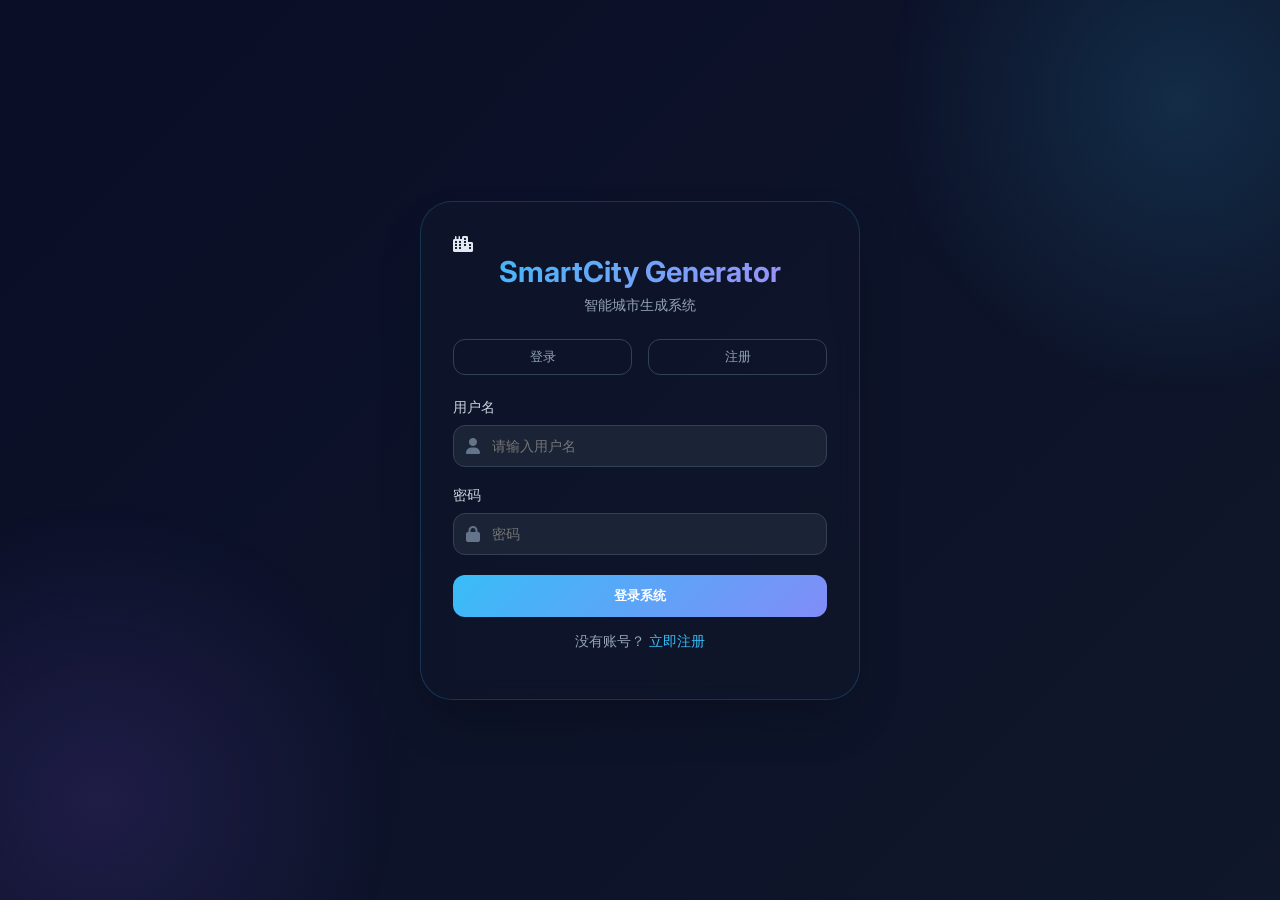
==== front_end/admin.html @ 253f8dc9 "增加个人修改界面，丰富行业师和建模师角色UI" ====
<!DOCTYPE html>
<html lang="zh-CN">
<head>
    <meta charset="UTF-8">
    <meta name="viewport" content="width=device-width, initial-scale=1.0, user-scalable=no">
    <title>智能城市生成系统 | 系统管理员</title>
    <link href="https://fonts.googleapis.com/css2?family=Inter:opsz,wght@14..32,300;14..32,400;14..32,500;14..32,600;14..32,700&display=swap" rel="stylesheet">
    <link rel="stylesheet" href="https://cdnjs.cloudflare.com/ajax/libs/font-awesome/6.0.0-beta3/css/all.min.css">
    <link rel="stylesheet" href="css/style.css">
    <style>
        .setting-btn {
            background: rgba(56, 189, 248, 0.2);
            border: none;
            padding: 0.5rem 1rem;
            border-radius: 0.75rem;
            color: #38bdf8;
            cursor: pointer;
            font-size: 0.8rem;
            transition: all 0.2s;
            display: flex;
            align-items: center;
            gap: 0.5rem;
        }
        .setting-btn:hover {
            background: rgba(56, 189, 248, 0.4);
            transform: translateY(-1px);
        }
        .user-info {
            display: flex;
            align-items: center;
            gap: 15px;
            width: 100%;
            justify-content: flex-end;
        }
        .modal {
            position: fixed;
            top: 0;
            left: 0;
            width: 100%;
            height: 100%;
            background: rgba(0,0,0,0.7);
            display: flex;
            justify-content: center;
            align-items: center;
            z-index: 10000;
        }
        .modal-content {
            background: #1e293b;
            border-radius: 1rem;
            padding: 1.5rem;
            width: 400px;
            max-width: 90%;
        }
        .modal-content h3 {
            margin-bottom: 1rem;
        }
        .modal-buttons {
            display: flex;
            gap: 1rem;
            margin-top: 1rem;
        }
    </style>
</head>
<body>
<div class="bg-glow"></div>
<div class="bg-glow bg-glow-left"></div>

<div class="app-container">
    <div class="dashboard">
        <div class="top-navbar">
            <div class="nav-brand">SmartCity Admin</div>
            <div class="user-info">
                <button class="setting-btn" id="profileBtn"><i class="fas fa-user-circle"></i> 个人设置</button>
                <button class="logout-btn" id="logoutBtn"><i class="fas fa-sign-out-alt"></i> 退出</button>
            </div>
        </div>
        <div id="roleSpecificPanel"></div>
    </div>
</div>

<script src="js/role/baseRole.js"></script>
<script src="js/role/systemAdmin.js"></script>
<script src="js/auth.js"></script>
<script src="js/common.js"></script>
<script>
    const authManager = new AuthManager();
    
    // 检查登录状态
    function checkAuth() {
        if (!authManager.isLoggedIn()) {
            window.location.href = 'index.html';
            return false;
        }
        
        const currentUser = authManager.getCurrentUser();
        if (currentUser.role !== 'system_admin') {
            alert('权限不足，请使用管理员账号登录');
            window.location.href = 'index.html';
            return false;
        }
        
        return true;
    }
    
    if (checkAuth()) {
        const currentUser = authManager.getCurrentUser();
        //document.getElementById('currentUsernameSpan').textContent = currentUser.username;
        
        const adminUI = new SystemAdminUI('roleSpecificPanel', currentUser.username);
        adminUI.render();
    }
    
    // 个人设置按钮
    document.getElementById('profileBtn').addEventListener('click', () => {
        window.location.href = 'profile.html';
    });
    
    // 退出登录
    document.getElementById('logoutBtn').addEventListener('click', () => {
        authManager.logout();
        window.location.href = 'index.html';
    });
</script>
</body>
</html>
---- front_end/css/style.css ----
* {
    margin: 0;
    padding: 0;
    box-sizing: border-box;
}

body {
    font-family: 'Inter', sans-serif;
    background: linear-gradient(135deg, #0a0e27 0%, #0f172a 100%);
    min-height: 100vh;
    color: #e2e8f0;
    overflow-x: hidden;
}

.bg-glow {
    position: fixed;
    width: 600px;
    height: 600px;
    background: radial-gradient(circle, rgba(56, 189, 248, 0.15) 0%, rgba(56, 189, 248, 0) 70%);
    border-radius: 50%;
    top: -200px;
    right: -200px;
    pointer-events: none;
    z-index: 0;
}

.bg-glow-left {
    top: auto;
    bottom: -200px;
    left: -200px;
    background: radial-gradient(circle, rgba(139, 92, 246, 0.15) 0%, rgba(139, 92, 246, 0) 70%);
}

.app-container {
    position: relative;
    z-index: 1;
    min-height: 100vh;
}

.auth-wrapper {
    display: flex;
    justify-content: center;
    align-items: center;
    min-height: 100vh;
    padding: 1.5rem;
}

.glass-card {
    background: rgba(15, 23, 42, 0.6);
    backdrop-filter: blur(12px);
    border: 1px solid rgba(56, 189, 248, 0.2);
    border-radius: 2rem;
    padding: 2rem;
    box-shadow: 0 25px 50px -12px rgba(0, 0, 0, 0.25);
}

.auth-card {
    width: 100%;
    max-width: 440px;
}

.logo {
    font-size: 1.8rem;
    font-weight: 700;
    text-align: center;
    background: linear-gradient(135deg, #38bdf8, #a78bfa);
    -webkit-background-clip: text;
    background-clip: text;
    color: transparent;
    margin-bottom: 0.5rem;
}

.tagline {
    text-align: center;
    font-size: 0.85rem;
    color: #94a3b8;
    margin-bottom: 1.5rem;
}

.input-group {
    margin-bottom: 1.25rem;
}

.input-group label {
    display: block;
    margin-bottom: 0.5rem;
    font-size: 0.85rem;
    font-weight: 500;
    color: #cbd5e1;
}

.input-with-icon {
    display: flex;
    align-items: center;
    background: rgba(30, 41, 59, 0.8);
    border: 1px solid #334155;
    border-radius: 0.75rem;
    transition: all 0.2s;
}

.input-with-icon:focus-within {
    border-color: #38bdf8;
    box-shadow: 0 0 0 2px rgba(56, 189, 248, 0.2);
}

.input-with-icon i {
    padding: 0 0.75rem;
    color: #64748b;
}

.input-with-icon input, .input-with-icon select {
    background: transparent;
    border: none;
    padding: 0.75rem 0.75rem 0.75rem 0;
    width: 100%;
    color: #f1f5f9;
    font-size: 0.9rem;
    outline: none;
}

.btn {
    background: linear-gradient(135deg, #38bdf8, #818cf8);
    border: none;
    padding: 0.75rem 1.5rem;
    border-radius: 0.75rem;
    font-weight: 600;
    color: white;
    width: 100%;
    cursor: pointer;
    transition: transform 0.2s, opacity 0.2s;
}

.btn:hover {
    transform: translateY(-2px);
    opacity: 0.9;
}

.btn-outline {
    background: transparent;
    border: 1px solid #334155;
    padding: 0.5rem;
    border-radius: 0.75rem;
    color: #94a3b8;
    cursor: pointer;
    transition: all 0.2s;
}

.btn-outline.active, .btn-outline:hover {
    background: rgba(56, 189, 248, 0.2);
    border-color: #38bdf8;
    color: #38bdf8;
}

.switch-text {
    text-align: center;
    margin-top: 1rem;
    font-size: 0.85rem;
    color: #94a3b8;
}

.switch-text span {
    color: #38bdf8;
    cursor: pointer;
    font-weight: 500;
}

.dashboard {
    padding: 1rem;
    max-width: 1400px;
    margin: 0 auto;
}

.top-navbar {
    display: flex;
    align-items: center;
    justify-content: flex-start;
    background: rgba(15, 23, 42, 0.7);
    backdrop-filter: blur(12px);
    border-radius: 1.5rem;
    padding: 0.75rem 1.5rem;
    display: flex;
    justify-content: space-between;
    align-items: center;
    margin-bottom: 1.5rem;
    border: 1px solid rgba(56, 189, 248, 0.2);
}

.nav-brand {
    font-size: 1.25rem;
    font-weight: 600;
    background: linear-gradient(135deg, #38bdf8, #a78bfa);
    -webkit-background-clip: text;
    background-clip: text;
    color: transparent;
}

.user-info {
    display: flex;
    align-items: center;
    gap: 15px; /* 控制元素间距 */
    width: 100%;
}

.role-badge {
    background: rgba(56, 189, 248, 0.2);
    padding: 0.25rem 0.75rem;
    border-radius: 2rem;
    font-size: 0.75rem;
    font-weight: 500;
    color: #38bdf8;
}

.logout-btn {
    background: rgba(239, 68, 68, 0.2);
    border: none;
    padding: 0.5rem 1rem;
    border-radius: 0.75rem;
    color: #f87171;
    cursor: pointer;
    font-size: 0.8rem;
    transition: all 0.2s;
}

.logout-btn:hover {
    background: rgba(239, 68, 68, 0.4);
}

.panel-title {
    font-size: 1.1rem;
    font-weight: 600;
    margin-bottom: 1rem;
    display: flex;
    align-items: center;
    gap: 0.5rem;
}

.small-btn {
    background: #38bdf8;
    border: none;
    padding: 0.5rem 1rem;
    border-radius: 0.5rem;
    font-weight: 500;
    cursor: pointer;
    transition: all 0.2s;
}

.small-btn.outline {
    background: transparent;
    border: 1px solid #334155;
    color: #cbd5e1;
}

.small-btn.outline:hover {
    border-color: #38bdf8;
    color: #38bdf8;
}

.function-grid {
    display: flex;
    flex-wrap: wrap;
    gap: 0.75rem;
    margin: 1rem 0;
}

.blender-simulate {
    margin-top: 1rem;
    padding: 1rem;
    background: rgba(0, 0, 0, 0.3);
    border-radius: 1rem;
}

/* 角色面板通用样式 */
.role-panel {
    margin-bottom: 1.5rem;
}

.stats-grid {
    display: grid;
    grid-template-columns: repeat(auto-fit, minmax(200px, 1fr));
    gap: 1rem;
    margin-bottom: 1.5rem;
}

.stat-card {
    background: rgba(30, 41, 59, 0.5);
    border-radius: 1rem;
    padding: 1rem;
}

.project-list, .scene-list {
    display: flex;
    flex-direction: column;
    gap: 0.75rem;
}

.project-item, .scene-item {
    background: rgba(30, 41, 59, 0.3);
    border-radius: 0.75rem;
    padding: 1rem;
    display: flex;
    justify-content: space-between;
    align-items: center;
}
.input-group select {
    background: rgba(30, 41, 59, 0.8);
    border: 1px solid #334155;
    border-radius: 0.75rem;
    padding: 0.75rem;
    width: 100%;
    color: #f1f5f9;
    font-size: 0.9rem;
    cursor: pointer;
    transition: all 0.2s ease;
    appearance: none;
    -webkit-appearance: none;
    -moz-appearance: none;
    background-image: url("data:image/svg+xml,%3Csvg xmlns='http://www.w3.org/2000/svg' fill='none' viewBox='0 0 24 24' stroke='%2338bdf8'%3E%3Cpath stroke-linecap='round' stroke-linejoin='round' stroke-width='2' d='M19 9l-7 7-7-7'%3E%3C/path%3E%3C/svg%3E");
    background-repeat: no-repeat;
    background-position: right 0.75rem center;
    background-size: 1.25rem;
    padding-right: 2.5rem;
}

.input-group select:hover {
    border-color: #38bdf8;
    background: rgba(56, 189, 248, 0.1);
}

.input-group select:focus {
    outline: none;
    border-color: #38bdf8;
    box-shadow: 0 0 0 2px rgba(56, 189, 248, 0.2);
    background: rgba(30, 41, 59, 0.9);
}
.setting-btn {
    background: rgba(56, 189, 248, 0.2);
    border: none;
    padding: 0.5rem 1rem;
    border-radius: 0.75rem;
    color: #38bdf8;
    cursor: pointer;
    font-size: 0.8rem;
    transition: all 0.2s;
    display: flex;
    align-items: center;
    gap: 0.5rem;
}

.setting-btn:hover {
    background: rgba(56, 189, 248, 0.4);
    transform: translateY(-1px);
}

.user-info {
    display: flex;
    align-items: center;
    gap: 15px;
    width: 100%;
    justify-content: flex-end;
}
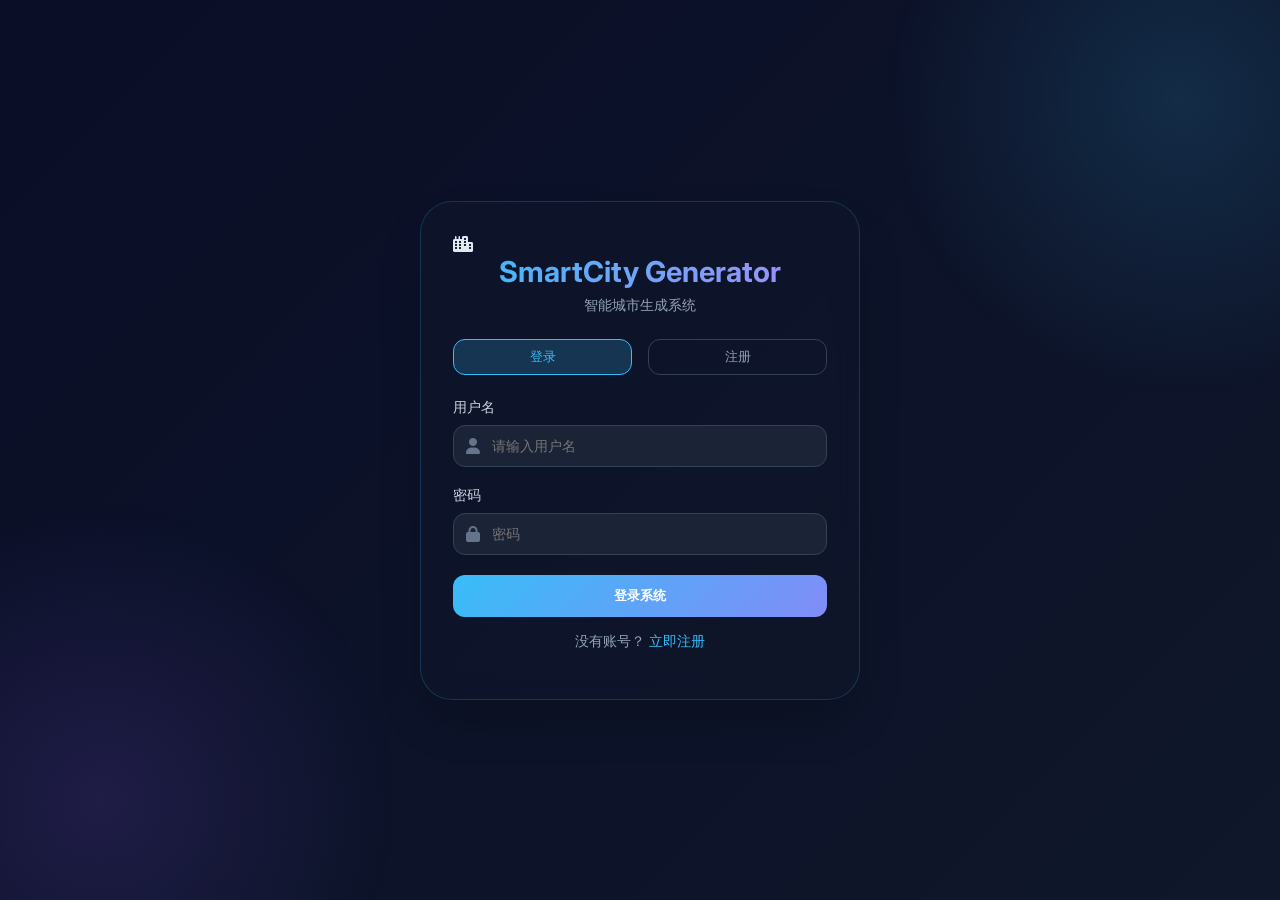
==== commit ea61798c: "整理统一" ====
--- a/front_end/admin.html
+++ b/front_end/admin.html
@@ -8,56 +8,306 @@
     <link rel="stylesheet" href="https://cdnjs.cloudflare.com/ajax/libs/font-awesome/6.0.0-beta3/css/all.min.css">
     <link rel="stylesheet" href="css/style.css">
     <style>
-        .setting-btn {
-            background: rgba(56, 189, 248, 0.2);
-            border: none;
-            padding: 0.5rem 1rem;
-            border-radius: 0.75rem;
-            color: #38bdf8;
-            cursor: pointer;
-            font-size: 0.8rem;
-            transition: all 0.2s;
-            display: flex;
-            align-items: center;
-            gap: 0.5rem;
-        }
-        .setting-btn:hover {
-            background: rgba(56, 189, 248, 0.4);
-            transform: translateY(-1px);
-        }
-        .user-info {
-            display: flex;
-            align-items: center;
-            gap: 15px;
-            width: 100%;
-            justify-content: flex-end;
-        }
+        /* 弹窗样式 */
         .modal {
             position: fixed;
             top: 0;
             left: 0;
             width: 100%;
             height: 100%;
-            background: rgba(0,0,0,0.7);
+            background: rgba(0, 0, 0, 0.8);
+            backdrop-filter: blur(4px);
             display: flex;
             justify-content: center;
             align-items: center;
             z-index: 10000;
-        }
+            animation: fadeIn 0.2s ease;
+        }
+        
         .modal-content {
-            background: #1e293b;
+            background: linear-gradient(135deg, #1e293b 0%, #0f172a 100%);
             border-radius: 1rem;
             padding: 1.5rem;
-            width: 400px;
-            max-width: 90%;
-        }
+            width: 90%;
+            max-width: 500px;
+            max-height: 85vh;
+            overflow-y: auto;
+            box-shadow: 0 25px 50px -12px rgba(0, 0, 0, 0.5);
+            border: 1px solid rgba(56, 189, 248, 0.2);
+            animation: slideUp 0.3s ease;
+        }
+        
+        /* 自定义滚动条样式 */
+        .modal-content::-webkit-scrollbar {
+            width: 8px;
+        }
+        
+        .modal-content::-webkit-scrollbar-track {
+            background: #0f172a;
+            border-radius: 10px;
+        }
+        
+        .modal-content::-webkit-scrollbar-thumb {
+            background: #38bdf8;
+            border-radius: 10px;
+        }
+        
+        .modal-content::-webkit-scrollbar-thumb:hover {
+            background: #0ea5e9;
+        }
+        
         .modal-content h3 {
-            margin-bottom: 1rem;
-        }
+            margin-bottom: 1.5rem;
+            color: #f1f5f9;
+            font-size: 1.25rem;
+            border-bottom: 2px solid #38bdf8;
+            padding-bottom: 0.5rem;
+            display: inline-block;
+        }
+        
         .modal-buttons {
             display: flex;
             gap: 1rem;
+            margin-top: 1.5rem;
+        }
+        
+        .input-group {
+            margin-bottom: 1.25rem;
+        }
+        
+        .input-group label {
+            display: block;
+            margin-bottom: 0.5rem;
+            color: #94a3b8;
+            font-size: 0.875rem;
+            font-weight: 500;
+        }
+        
+        .input-group input,
+        .input-group select {
+            width: 100%;
+            padding: 0.625rem 0.75rem;
+            border-radius: 0.5rem;
+            background: #0f172a;
+            border: 1px solid #334155;
+            color: #e2e8f0;
+            font-size: 0.875rem;
+            transition: all 0.2s;
+        }
+        
+        .input-group input:focus,
+        .input-group select:focus {
+            outline: none;
+            border-color: #38bdf8;
+            box-shadow: 0 0 0 3px rgba(56, 189, 248, 0.1);
+        }
+        
+        /* 用户表格容器 - 固定高度，纵向滚动 */
+        .user-table-container {
+            max-height: 400px;
+            overflow-y: auto;
+            overflow-x: auto;
             margin-top: 1rem;
+            border-radius: 0.5rem;
+        }
+        
+        .user-table-container::-webkit-scrollbar {
+            width: 8px;
+            height: 8px;
+        }
+        
+        .user-table-container::-webkit-scrollbar-track {
+            background: #0f172a;
+            border-radius: 10px;
+        }
+        
+        .user-table-container::-webkit-scrollbar-thumb {
+            background: #38bdf8;
+            border-radius: 10px;
+        }
+        
+        .user-table-container::-webkit-scrollbar-thumb:hover {
+            background: #0ea5e9;
+        }
+        
+        /* 表格样式 */
+        .user-table {
+            width: 100%;
+            min-width: 700px;
+            border-collapse: collapse;
+        }
+        
+        .user-table thead {
+            position: sticky;
+            top: 0;
+            background: #1e293b;
+            z-index: 10;
+        }
+        
+        .user-table th {
+            text-align: left;
+            padding: 0.75rem 0.5rem;
+            color: #94a3b8;
+            font-weight: 600;
+            font-size: 0.875rem;
+            border-bottom: 2px solid #334155;
+            background: #1e293b;
+        }
+        
+        .user-table td {
+            padding: 0.75rem 0.5rem;
+            border-bottom: 1px solid #1e293b;
+            color: #e2e8f0;
+            font-size: 0.875rem;
+        }
+        
+        .user-table tbody tr:hover {
+            background: rgba(56, 189, 248, 0.05);
+        }
+        
+        /* 状态徽章 */
+        .status-badge {
+            display: inline-block;
+            padding: 0.25rem 0.5rem;
+            border-radius: 0.5rem;
+            font-size: 0.7rem;
+            font-weight: 500;
+        }
+        
+        .status-active {
+            background: rgba(16, 185, 129, 0.2);
+            color: #10b981;
+        }
+        
+        .status-inactive {
+            background: rgba(239, 68, 68, 0.2);
+            color: #ef4444;
+        }
+        
+        /* 表格信息栏 */
+        .table-info {
+            display: flex;
+            justify-content: space-between;
+            align-items: center;
+            margin-bottom: 1rem;
+            padding: 0.5rem 0;
+            color: #94a3b8;
+            font-size: 0.875rem;
+        }
+        
+        .btn {
+            background: linear-gradient(135deg, #38bdf8 0%, #0ea5e9 100%);
+            color: #0f172a;
+            padding: 0.625rem 1rem;
+            border: none;
+            border-radius: 0.5rem;
+            cursor: pointer;
+            font-weight: 600;
+            flex: 1;
+            transition: all 0.2s;
+        }
+        
+        .btn:hover {
+            transform: translateY(-2px);
+            box-shadow: 0 4px 12px rgba(56, 189, 248, 0.3);
+        }
+        
+        .btn-outline {
+            background: transparent;
+            border: 1px solid #38bdf8;
+            color: #38bdf8;
+            padding: 0.625rem 1rem;
+            border-radius: 0.5rem;
+            cursor: pointer;
+            font-weight: 600;
+            flex: 1;
+            transition: all 0.2s;
+        }
+        
+        .btn-outline:hover {
+            background: rgba(56, 189, 248, 0.1);
+            transform: translateY(-2px);
+        }
+        
+        .small-btn {
+            background: rgba(56, 189, 248, 0.2);
+            border: none;
+            padding: 0.4rem 0.8rem;
+            border-radius: 0.5rem;
+            color: #38bdf8;
+            cursor: pointer;
+            font-size: 0.8rem;
+            transition: all 0.2s;
+        }
+        
+        .small-btn.outline {
+            background: transparent;
+            border: 1px solid #38bdf8;
+        }
+        
+        .small-btn:hover {
+            background: rgba(56, 189, 248, 0.4);
+            transform: translateY(-1px);
+        }
+        
+        .logout-btn {
+            background: rgba(239, 68, 68, 0.2);
+            border: none;
+            padding: 0.5rem 1rem;
+            border-radius: 0.75rem;
+            color: #ef4444;
+            cursor: pointer;
+            font-size: 0.8rem;
+            transition: all 0.2s;
+            display: flex;
+            align-items: center;
+            gap: 0.5rem;
+        }
+        
+        .logout-btn:hover {
+            background: rgba(239, 68, 68, 0.4);
+            transform: translateY(-1px);
+        }
+        
+        /* 动画 */
+        @keyframes fadeIn {
+            from {
+                opacity: 0;
+            }
+            to {
+                opacity: 1;
+            }
+        }
+        
+        @keyframes slideUp {
+            from {
+                transform: translateY(30px);
+                opacity: 0;
+            }
+            to {
+                transform: translateY(0);
+                opacity: 1;
+            }
+        }
+        
+        /* 响应式设计 */
+        @media (max-width: 768px) {
+            .user-table-container {
+                max-height: 350px;
+            }
+            
+            .modal-content {
+                width: 95%;
+                padding: 1rem;
+            }
+            
+            .modal-buttons {
+                flex-direction: column;
+            }
+            
+            .btn, .btn-outline {
+                width: 100%;
+            }
         }
     </style>
 </head>
@@ -83,43 +333,17 @@
 <script src="js/auth.js"></script>
 <script src="js/common.js"></script>
 <script>
-    const authManager = new AuthManager();
-    
-    // 检查登录状态
-    function checkAuth() {
-        if (!authManager.isLoggedIn()) {
-            window.location.href = 'index.html';
-            return false;
-        }
-        
-        const currentUser = authManager.getCurrentUser();
-        if (currentUser.role !== 'system_admin') {
-            alert('权限不足，请使用管理员账号登录');
-            window.location.href = 'index.html';
-            return false;
-        }
-        
-        return true;
-    }
-    
-    if (checkAuth()) {
-        const currentUser = authManager.getCurrentUser();
-        //document.getElementById('currentUsernameSpan').textContent = currentUser.username;
-        
-        const adminUI = new SystemAdminUI('roleSpecificPanel', currentUser.username);
+    const session = requireLogin({
+        expectedRole: 'system_admin',
+        deniedMessage: '权限不足，请使用管理员账号登录'
+    });
+
+    if (session) {
+        const adminUI = new SystemAdminUI('roleSpecificPanel', session.currentUser.username);
         adminUI.render();
     }
     
-    // 个人设置按钮
-    document.getElementById('profileBtn').addEventListener('click', () => {
-        window.location.href = 'profile.html';
-    });
-    
-    // 退出登录
-    document.getElementById('logoutBtn').addEventListener('click', () => {
-        authManager.logout();
-        window.location.href = 'index.html';
-    });
+    bindShellActions({ authManager: session ? session.authManager : new AuthManager() });
 </script>
 </body>
 </html>
